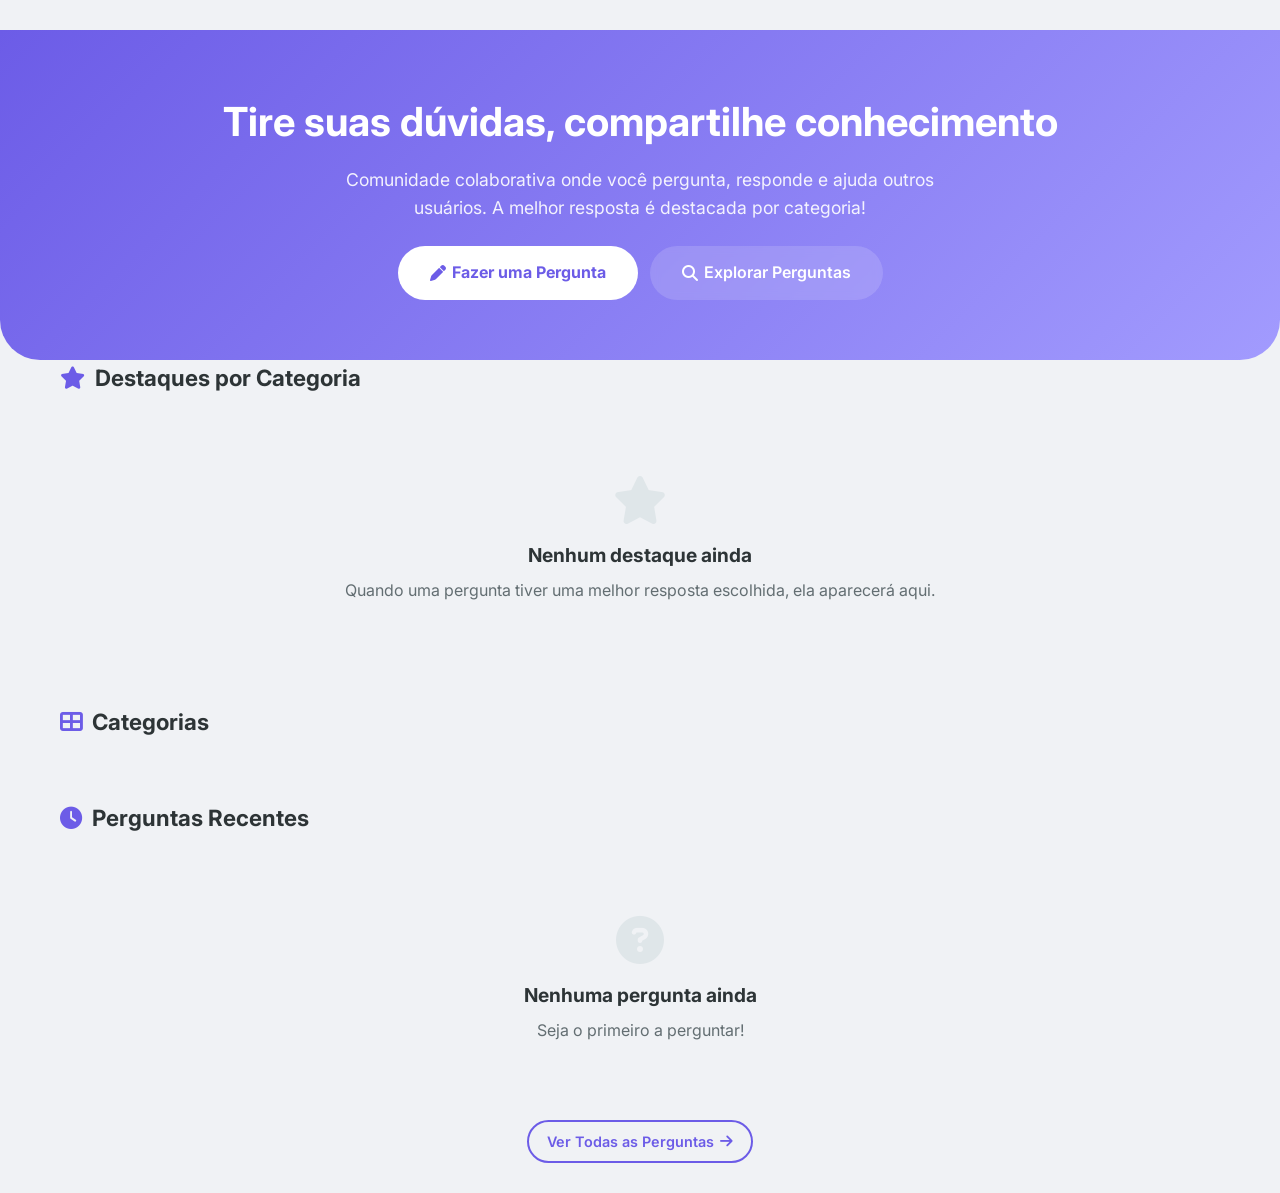
==== admin/index.html @ 31ae1189 "v0.1" ====
<!DOCTYPE html>
<html lang="pt-BR">
<head>
<meta charset="UTF-8">
<meta name="viewport" content="width=device-width, initial-scale=1.0">
<title>Admin - Fórum Respostas</title>
<link rel="stylesheet" href="../static/css/default.css">
<link rel="stylesheet" href="https://cdnjs.cloudflare.com/ajax/libs/font-awesome/6.5.1/css/all.min.css">
<script src="../static/js/api.js"></script>
</head>
<body>

<div id="header-placeholder"></div>
<script>document.getElementById('header-placeholder').innerHTML = '<script src="../components/header.js"><\/script>';</script>

<main class="main-content">
<div class="container">
  <h1 class="section-title"><i class="fas fa-shield-alt"></i> Administração</h1>
  <div class="content-with-sidebar">
    <div>
      <div class="filters-bar">
        <select id="adminTabela" onchange="carregarAdmin()">
          <option value="categorias">Categorias</option>
          <option value="perguntas">Perguntas</option>
          <option value="respostas">Respostas</option>
          <option value="login">Usuários</option>
        </select>
        <button class="btn btn-accent" onclick="mostrarNovo()"><i class="fas fa-plus"></i> Novo</button>
      </div>
      <div id="adminContainer"><div class="loading"><i class="fas fa-spinner"></i><p>Carregando...</p></div></div>
    </div>
    <div>
      <div class="sidebar-card">
        <h4>Painel de Controle</h4>
        <p style="font-size:0.9rem;color:var(--text-light);margin-bottom:12px">Gerencie as categorias, perguntas, respostas e usuários do fórum.</p>
        <a href="/" class="btn btn-outline btn-sm btn-block" style="margin-bottom:8px"><i class="fas fa-arrow-left"></i> Voltar ao site</a>
      </div>
    </div>
  </div>
</div>
</main>

<div id="footer-placeholder"></div>
<script>document.getElementById('footer-placeholder').innerHTML = '<script src="../components/footer.js"><\/script>';</script>

<script>
var usuario = window.getUsuario();
var token = window.getToken();
var adminTabela = 'categorias';

if (!token || !usuario || !usuario.admin) {
  window.location.href = '/';
}

function carregarAdmin() {
  adminTabela = document.getElementById('adminTabela').value;
  document.getElementById('adminContainer').innerHTML = '<div class="loading"><i class="fas fa-spinner"></i><p>Carregando...</p></div>';

  window.go('GET', '/' + adminTabela, null, function(r) {
    if (!r) return;
    if (r.length === 0) {
      document.getElementById('adminContainer').innerHTML = '<div class="empty-state"><i class="fas fa-database"></i><h3>Nenhum registro</h3></div>';
      return;
    }
    var cols = Object.keys(r[0]).filter(function(k) { return k !== 'senha'; });
    var html = '<div style="overflow-x:auto"><table style="width:100%;border-collapse:collapse;font-size:0.85rem">';
    html += '<thead><tr>' + cols.map(function(c) { return '<th style="text-align:left;padding:10px;border-bottom:2px solid var(--border);font-weight:700;text-transform:capitalize">' + c.replace(/_/g, ' ') + '</th>'; }).join('') + '<th style="padding:10px;border-bottom:2px solid var(--border)">Ações</th></tr></thead><tbody>';
    html += r.map(function(row) {
      return '<tr>' + cols.map(function(c) {
        var val = row[c];
        if (val === null || val === undefined) val = '';
        val = String(val);
        if (val.length > 50) val = val.substring(0, 50) + '...';
        return '<td style="padding:8px 10px;border-bottom:1px solid var(--border)">' + window.esc(val) + '</td>';
      }).join('') +
      '<td style="padding:8px 10px;border-bottom:1px solid var(--border)">' +
      '<button class="btn btn-outline btn-sm" onclick="editarRegistro(' + row.id + ')" style="margin-right:4px"><i class="fas fa-edit"></i></button>' +
      '<button class="btn btn-outline btn-sm" style="border-color:#e74c3c;color:#e74c3c" onclick="excluirRegistro(' + row.id + ')"><i class="fas fa-trash"></i></button>' +
      '</td></tr>';
    }).join('');
    html += '</tbody></table></div>';
    document.getElementById('adminContainer').innerHTML = html;
  });
}

function mostrarNovo() {
  var nome = prompt('Nome:');
  if (!nome) return;
  var data = { nome: nome };
  if (adminTabela === 'categorias') {
    var desc = prompt('Descrição:');
    var slug = prompt('Slug (url):', nome.toLowerCase().replace(/[^a-z0-9]+/g, '-'));
    var icone = prompt('Ícone (FontAwesome sem fa-):', 'question-circle');
    data.descricao = desc || '';
    data.slug = slug || nome.toLowerCase().replace(/[^a-z0-9]+/g, '-');
    data.icone = icone || 'question-circle';
  }
  window.go('POST', '/' + adminTabela, data, function(r) {
    if (r && r.id) { window.notificar('Criado!', 'success'); carregarAdmin(); }
    else { window.notificar('Erro', 'error'); }
  });
}

function editarRegistro(id) {
  var nome = prompt('Novo nome:');
  if (!nome) return;
  window.go('PUT', '/' + adminTabela + '/' + id, { nome: nome }, function(r) {
    if (r && r.id) { window.notificar('Atualizado!', 'success'); carregarAdmin(); }
    else { window.notificar('Erro', 'error'); }
  });
}

function excluirRegistro(id) {
  if (!confirm('Excluir este registro?')) return;
  window.go('DELETE', '/' + adminTabela + '/' + id, null, function(r) {
    if (r && r.success) { window.notificar('Excluído!', 'success'); carregarAdmin(); }
    else { window.notificar('Erro', 'error'); }
  });
}

carregarAdmin();
</script>
</body>
</html>
---- static/css/default.css ----
@import url('https://fonts.googleapis.com/css2?family=Inter:wght@300;400;500;600;700;800&display=swap');

* { margin:0; padding:0; box-sizing:border-box; }
:root {
  --primary: #6c5ce7;
  --primary-dark: #5a4bd1;
  --accent: #00b894;
  --accent-dark: #00a381;
  --bg: #f0f2f5;
  --bg-card: #ffffff;
  --text: #2d3436;
  --text-light: #636e72;
  --border: #dfe6e9;
  --shadow: 0 2px 8px rgba(0,0,0,0.08);
  --radius: 12px;
  --radius-sm: 8px;
  --header-height: 64px;
}
body {
  font-family: 'Inter', -apple-system, BlinkMacSystemFont, 'Segoe UI', Roboto, sans-serif;
  background: var(--bg);
  color: var(--text);
  line-height: 1.6;
  min-height: 100vh;
  display: flex;
  flex-direction: column;
  -webkit-font-smoothing: antialiased;
  -moz-osx-font-smoothing: grayscale;
  text-rendering: optimizeLegibility;
}
::selection { background: var(--primary); color: #fff; }
a { color: var(--primary); text-decoration:none; }
a:hover { color: var(--primary-dark); }
img { max-width:100%; }
.container { max-width:1200px; margin:0 auto; padding:0 20px; width:100%; }

/* Header */
.forum-header {
  background: var(--bg-card);
  border-bottom: 1px solid var(--border);
  position: sticky;
  top: 0;
  z-index: 1000;
  box-shadow: var(--shadow);
}
.header-top { padding: 0 20px; }
.header-flex {
  display: flex;
  align-items: center;
  gap: 20px;
  height: var(--header-height);
  max-width: 1400px;
  margin: 0 auto;
}
.header-brand { flex-shrink:0; }
.header-logo {
  display: flex;
  align-items: center;
  gap: 8px;
  font-size: 1.25rem;
  font-weight: 700;
  color: var(--primary) !important;
}
.header-logo i { font-size: 1.5rem; }
.header-search {
  flex: 1;
  max-width: 480px;
  position: relative;
}
.header-search input {
  width: 100%;
  padding: 10px 16px 10px 40px;
  border: 2px solid var(--border);
  border-radius: 24px;
  font-size: 0.9rem;
  outline: none;
  transition: border-color 0.2s;
  background: var(--bg);
}
.header-search input:focus { border-color: var(--primary); }
.search-icon {
  position: absolute;
  left: 14px;
  top: 50%;
  transform: translateY(-50%);
  color: var(--text-light);
}
.search-results {
  display: none;
  position: absolute;
  top: 100%;
  left: 0;
  right: 0;
  background: var(--bg-card);
  border: 1px solid var(--border);
  border-radius: var(--radius-sm);
  box-shadow: 0 8px 24px rgba(0,0,0,0.12);
  margin-top: 4px;
  max-height: 400px;
  overflow-y: auto;
  z-index: 100;
}
.search-item {
  display: block;
  padding: 12px 16px;
  border-bottom: 1px solid var(--border);
  color: var(--text) !important;
}
.search-item:last-child { border-bottom:none; }
.search-item:hover { background: var(--bg); }
.search-item-title { font-weight: 500; margin-bottom:2px; }
.search-item-meta { font-size:0.8rem; color:var(--text-light); }
.search-empty { padding: 20px; text-align:center; color:var(--text-light); }
.header-nav {
  display: flex;
  gap: 4px;
}
.nav-link {
  padding: 8px 14px;
  border-radius: var(--radius-sm);
  color: var(--text) !important;
  font-size: 0.9rem;
  font-weight: 500;
  transition: background 0.2s;
  white-space: nowrap;
}
.nav-link:hover { background: var(--bg); color: var(--primary) !important; }
.header-actions {
  display: flex;
  align-items: center;
  gap: 10px;
  margin-left: auto;
  flex-shrink:0;
}
.btn {
  display: inline-flex;
  align-items: center;
  gap: 6px;
  padding: 8px 18px;
  border-radius: 24px;
  font-size: 0.9rem;
  font-weight: 600;
  border: none;
  cursor: pointer;
  transition: all 0.2s;
  white-space: nowrap;
}
.btn-primary { background: var(--primary); color: #fff !important; }
.btn-primary:hover { background: var(--primary-dark); transform: translateY(-1px); }
.btn-outline {
  background: transparent;
  border: 2px solid var(--primary);
  color: var(--primary) !important;
}
.btn-outline:hover { background: var(--primary); color: #fff !important; }
.btn-accent { background: var(--accent); color: #fff !important; }
.btn-accent:hover { background: var(--accent-dark); transform: translateY(-1px); }
.btn-sm { padding: 6px 14px; font-size: 0.85rem; }
.btn-lg { padding: 12px 28px; font-size: 1rem; }

/* User Menu */
.user-menu { position:relative; display:flex; align-items:center; }
.btn-user {
  display: flex;
  align-items: center;
  gap: 8px;
  background: var(--bg);
  border: 1px solid var(--border);
  border-radius: 24px;
  padding: 4px 12px 4px 4px;
  cursor: pointer;
  font-size: 0.9rem;
  color: var(--text);
  transition: all 0.2s;
}
.btn-user:hover { border-color: var(--primary); }
.avatar-sm { width: 32px; height: 32px; border-radius: 50%; object-fit:cover; }
.user-dropdown {
  display: none;
  position: absolute;
  top: 100%;
  right: 0;
  background: var(--bg-card);
  border: 1px solid var(--border);
  border-radius: var(--radius-sm);
  box-shadow: 0 8px 24px rgba(0,0,0,0.12);
  min-width: 200px;
  margin-top: 8px;
  z-index: 100;
  overflow: hidden;
}
.user-dropdown a {
  display: flex;
  align-items: center;
  gap: 10px;
  padding: 12px 16px;
  color: var(--text) !important;
  font-size: 0.9rem;
  transition: background 0.2s;
}
.user-dropdown a:hover { background: var(--bg); }
.user-dropdown a i { width: 18px; color: var(--text-light); }

/* Main Content */
.main-content { flex:1; padding: 30px 0; }

/* Hero */
.hero {
  background: linear-gradient(135deg, var(--primary) 0%, #a29bfe 100%);
  padding: 60px 20px;
  text-align: center;
  color: #fff;
  border-radius: 0 0 40px 40px;
}
.hero h1 { font-size: 2.5rem; margin-bottom: 12px; }
.hero p { font-size: 1.1rem; opacity: 0.9; max-width: 600px; margin: 0 auto 24px; }
.hero-buttons { display: flex; gap: 12px; justify-content: center; flex-wrap: wrap; }
.hero .btn-white {
  background: #fff;
  color: var(--primary) !important;
  padding: 14px 32px;
  border-radius: 30px;
  font-weight: 700;
  font-size: 1rem;
}
.hero .btn-white:hover { transform: translateY(-2px); box-shadow: 0 8px 24px rgba(0,0,0,0.15); }
.hero .btn-ghost {
  background: rgba(255,255,255,0.15);
  color: #fff !important;
  padding: 14px 32px;
  border-radius: 30px;
  font-weight: 600;
  font-size: 1rem;
  backdrop-filter: blur(4px);
}
.hero .btn-ghost:hover { background: rgba(255,255,255,0.25); }

/* Stats Bar */
.stats-bar {
  display: grid;
  grid-template-columns: repeat(auto-fit, minmax(150px, 1fr));
  gap: 16px;
  margin: -40px auto 40px;
  padding: 0 20px;
  max-width: 900px;
  position: relative;
  z-index: 2;
}
.stat-card {
  background: var(--bg-card);
  border-radius: var(--radius);
  padding: 24px;
  text-align: center;
  box-shadow: var(--shadow);
  border: 1px solid var(--border);
}
.stat-card .stat-icon {
  font-size: 1.8rem;
  color: var(--primary);
  margin-bottom: 8px;
}
.stat-card .stat-number {
  font-size: 1.8rem;
  font-weight: 800;
  color: var(--text);
  line-height: 1.2;
}
.stat-card .stat-label {
  font-size: 0.85rem;
  color: var(--text-light);
  margin-top: 4px;
}

/* Sections */
.section-title {
  font-size: 1.4rem;
  font-weight: 700;
  margin-bottom: 20px;
  display: flex;
  align-items: center;
  gap: 10px;
}
.section-title i { color: var(--primary); }

/* Category Grid */
.category-grid {
  display: grid;
  grid-template-columns: repeat(auto-fill, minmax(180px, 1fr));
  gap: 12px;
  margin-bottom: 40px;
}
.category-card {
  background: var(--bg-card);
  border: 1px solid var(--border);
  border-radius: var(--radius);
  padding: 20px;
  text-align: center;
  transition: all 0.2s;
  cursor: pointer;
}
.category-card:hover {
  transform: translateY(-3px);
  box-shadow: 0 8px 24px rgba(0,0,0,0.1);
  border-color: var(--primary);
}
.category-card .cat-icon {
  font-size: 2rem;
  color: var(--primary);
  margin-bottom: 8px;
}
.category-card .cat-name { font-weight: 600; font-size: 0.95rem; }
.category-card .cat-count { font-size: 0.8rem; color: var(--text-light); margin-top: 4px; }

/* Destaques Grid */
.destaques-grid {
  display: grid;
  grid-template-columns: repeat(auto-fill, minmax(340px, 1fr));
  gap: 16px;
  margin-bottom: 40px;
}
.destaque-card {
  background: var(--bg-card);
  border: 1px solid var(--border);
  border-radius: var(--radius);
  overflow: hidden;
  transition: all 0.3s;
}
.destaque-card:hover { box-shadow: 0 8px 24px rgba(0,0,0,0.1); }
.destaque-header {
  background: linear-gradient(135deg, var(--accent), #00cec9);
  color: #fff;
  padding: 12px 16px;
  display: flex;
  align-items: center;
  gap: 8px;
  font-weight: 600;
  font-size: 0.85rem;
}
.destaque-body { padding: 16px; }
.destaque-body h3 { font-size: 1rem; margin-bottom: 8px; }
.destaque-body h3 a { color: var(--text) !important; }
.destaque-body h3 a:hover { color: var(--primary) !important; }
.destaque-resposta {
  background: var(--bg);
  border-radius: var(--radius-sm);
  padding: 12px;
  margin: 8px 0;
  font-size: 0.9rem;
  color: var(--text-light);
  border-left: 3px solid var(--accent);
}
.destaque-meta {
  display: flex;
  align-items: center;
  gap: 8px;
  font-size: 0.85rem;
  color: var(--text-light);
  margin-bottom: 8px;
}
.destaque-meta img { width: 24px; height: 24px; border-radius: 50%; object-fit:cover; }
.destaque-badge {
  display: inline-flex;
  align-items: center;
  gap: 4px;
  background: var(--accent);
  color: #fff;
  padding: 2px 10px;
  border-radius: 12px;
  font-size: 0.75rem;
  font-weight: 600;
}

/* Questions List */
.question-list { display: flex; flex-direction: column; gap: 12px; }
.question-card {
  background: var(--bg-card);
  border: 1px solid var(--border);
  border-radius: var(--radius);
  padding: 20px;
  transition: all 0.2s;
}
.question-card:hover { box-shadow: var(--shadow); }
.question-card-header {
  display: flex;
  justify-content: space-between;
  align-items: flex-start;
  gap: 12px;
  margin-bottom: 8px;
}
.question-card h3 { font-size: 1.05rem; font-weight: 600; }
.question-card h3 a { color: var(--text) !important; }
.question-card h3 a:hover { color: var(--primary) !important; }
.question-card-desc {
  color: var(--text-light);
  font-size: 0.9rem;
  margin-bottom: 12px;
  display: -webkit-box;
  -webkit-line-clamp: 2;
  -webkit-box-orient: vertical;
  overflow: hidden;
}
.question-card-footer {
  display: flex;
  align-items: center;
  gap: 16px;
  font-size: 0.85rem;
  color: var(--text-light);
  flex-wrap: wrap;
}
.question-card-footer .category-tag {
  background: var(--bg);
  padding: 2px 10px;
  border-radius: 12px;
  font-size: 0.8rem;
  color: var(--primary);
  font-weight: 500;
}
.question-stats {
  display: flex;
  gap: 12px;
  margin-left: auto;
}
.question-stats span {
  display: flex;
  align-items: center;
  gap: 4px;
}
.status-badge {
  padding: 2px 10px;
  border-radius: 12px;
  font-size: 0.75rem;
  font-weight: 600;
}
.status-aberta { background: #dfe6e9; color: #636e72; }
.status-resolvida { background: #55efc4; color: #00b894; }
.status-fechada { background: #fab1a0; color: #d63031; }

/* Filters */
.filters-bar {
  display: flex;
  align-items: center;
  gap: 12px;
  flex-wrap: wrap;
  margin-bottom: 20px;
  padding: 16px;
  background: var(--bg-card);
  border-radius: var(--radius);
  border: 1px solid var(--border);
}
.filters-bar select, .filters-bar input {
  padding: 8px 14px;
  border: 1px solid var(--border);
  border-radius: var(--radius-sm);
  font-size: 0.9rem;
  outline: none;
  background: var(--bg);
}
.filters-bar select:focus, .filters-bar input:focus { border-color: var(--primary); }

/* Pagination */
.pagination {
  display: flex;
  justify-content: center;
  gap: 6px;
  margin-top: 24px;
}
.page-btn {
  padding: 8px 14px;
  border: 1px solid var(--border);
  border-radius: var(--radius-sm);
  background: var(--bg-card);
  cursor: pointer;
  font-size: 0.9rem;
  transition: all 0.2s;
}
.page-btn:hover { border-color: var(--primary); color: var(--primary); }
.page-btn.active { background: var(--primary); color: #fff; border-color: var(--primary); }

/* Question Detail Page */
.question-detail {
  background: var(--bg-card);
  border: 1px solid var(--border);
  border-radius: var(--radius);
  padding: 28px;
  margin-bottom: 24px;
}
.question-detail h1 { font-size: 1.5rem; margin-bottom: 12px; }
.question-meta {
  display: flex;
  align-items: center;
  gap: 16px;
  flex-wrap: wrap;
  margin-bottom: 16px;
  font-size: 0.9rem;
  color: var(--text-light);
}
.question-meta .author { display: flex; align-items: center; gap: 8px; }
.question-meta .author img { width: 28px; height: 28px; border-radius: 50%; object-fit:cover; }
.question-body {
  font-size: 1rem;
  line-height: 1.7;
  color: var(--text);
  margin-bottom: 16px;
  white-space: pre-wrap;
}
.question-tags {
  display: flex;
  gap: 6px;
  flex-wrap: wrap;
  margin-bottom: 12px;
}
.tag {
  background: var(--bg);
  padding: 4px 12px;
  border-radius: 16px;
  font-size: 0.8rem;
  color: var(--primary);
}
.question-actions {
  display: flex;
  gap: 8px;
  padding-top: 12px;
  border-top: 1px solid var(--border);
}

/* Answers Section */
.answers-section { margin-bottom: 24px; }
.answers-count {
  font-size: 1.2rem;
  font-weight: 700;
  margin-bottom: 16px;
}
.answer-card {
  background: var(--bg-card);
  border: 1px solid var(--border);
  border-radius: var(--radius);
  padding: 20px;
  margin-bottom: 12px;
  transition: all 0.2s;
}
.answer-card.best-answer {
  border-color: var(--accent);
  background: #f0fdf9;
}
.answer-header {
  display: flex;
  align-items: center;
  gap: 10px;
  margin-bottom: 12px;
}
.answer-header img { width: 32px; height: 32px; border-radius: 50%; object-fit:cover; }
.answer-header .author-name { font-weight: 600; font-size: 0.9rem; }
.answer-header .answer-date { font-size: 0.8rem; color: var(--text-light); }
.answer-body {
  font-size: 0.95rem;
  line-height: 1.7;
  margin-bottom: 12px;
  white-space: pre-wrap;
}
.answer-footer {
  display: flex;
  align-items: center;
  gap: 12px;
  padding-top: 12px;
  border-top: 1px solid var(--border);
}
.vote-buttons {
  display: flex;
  align-items: center;
  gap: 4px;
}
.vote-btn {
  padding: 6px 10px;
  border: 1px solid var(--border);
  border-radius: var(--radius-sm);
  background: var(--bg);
  cursor: pointer;
  font-size: 0.9rem;
  color: var(--text-light);
  transition: all 0.2s;
  display: flex;
  align-items: center;
  gap: 4px;
}
.vote-btn:hover { border-color: var(--primary); color: var(--primary); }
.vote-btn.voted { background: var(--primary); color: #fff; border-color: var(--primary); }
.best-answer-badge {
  display: inline-flex;
  align-items: center;
  gap: 4px;
  background: var(--accent);
  color: #fff;
  padding: 4px 12px;
  border-radius: 20px;
  font-size: 0.8rem;
  font-weight: 600;
}
.btn-best-answer {
  padding: 6px 14px;
  border: 1px solid var(--accent);
  border-radius: var(--radius-sm);
  background: transparent;
  color: var(--accent);
  cursor: pointer;
  font-size: 0.85rem;
  transition: all 0.2s;
}
.btn-best-answer:hover { background: var(--accent); color: #fff; }

/* Comments */
.comments-section { margin-top: 12px; padding-top: 12px; border-top: 1px solid var(--border); }
.comment {
  padding: 8px 0;
  display: flex;
  gap: 8px;
  font-size: 0.85rem;
}
.comment img { width: 20px; height: 20px; border-radius: 50%; }
.comment .comment-body { flex:1; }
.comment .comment-author { font-weight: 600; }
.comment-form {
  display: flex;
  gap: 8px;
  margin-top: 8px;
}
.comment-form input {
  flex: 1;
  padding: 8px 12px;
  border: 1px solid var(--border);
  border-radius: var(--radius-sm);
  font-size: 0.85rem;
  outline: none;
}
.comment-form input:focus { border-color: var(--primary); }

/* Answer Form */
.answer-form {
  background: var(--bg-card);
  border: 1px solid var(--border);
  border-radius: var(--radius);
  padding: 20px;
  margin-bottom: 24px;
}
.answer-form h3 { font-size: 1.1rem; margin-bottom: 12px; }
.answer-form textarea {
  width: 100%;
  min-height: 120px;
  padding: 12px;
  border: 1px solid var(--border);
  border-radius: var(--radius-sm);
  font-size: 0.95rem;
  font-family: inherit;
  resize: vertical;
  outline: none;
  margin-bottom: 12px;
}
.answer-form textarea:focus { border-color: var(--primary); }

/* Auth Forms */
.auth-page {
  max-width: 440px;
  margin: 40px auto;
  padding: 0 20px;
}
.auth-card {
  background: var(--bg-card);
  border: 1px solid var(--border);
  border-radius: var(--radius);
  padding: 36px;
  box-shadow: var(--shadow);
}
.auth-card h2 {
  font-size: 1.5rem;
  text-align: center;
  margin-bottom: 8px;
}
.auth-card .subtitle {
  text-align: center;
  color: var(--text-light);
  margin-bottom: 24px;
  font-size: 0.9rem;
}
.form-group {
  margin-bottom: 16px;
}
.form-group label {
  display: block;
  font-weight: 600;
  margin-bottom: 6px;
  font-size: 0.9rem;
}
.form-group input, .form-group select, .form-group textarea {
  width: 100%;
  padding: 10px 14px;
  border: 2px solid var(--border);
  border-radius: var(--radius-sm);
  font-size: 0.95rem;
  outline: none;
  transition: border-color 0.2s;
  font-family: inherit;
}
.form-group input:focus, .form-group select:focus, .form-group textarea:focus {
  border-color: var(--primary);
}
.form-group textarea { min-height: 100px; resize: vertical; }
.form-footer {
  text-align: center;
  margin-top: 16px;
  font-size: 0.9rem;
  color: var(--text-light);
}
.btn-block {
  width: 100%;
  justify-content: center;
  padding: 12px;
  font-size: 1rem;
}

/* Profile */
.profile-header {
  background: var(--bg-card);
  border: 1px solid var(--border);
  border-radius: var(--radius);
  padding: 32px;
  text-align: center;
  margin-bottom: 24px;
}
.profile-avatar {
  width: 96px;
  height: 96px;
  border-radius: 50%;
  object-fit: cover;
  margin-bottom: 12px;
  border: 4px solid var(--primary);
}
.profile-name { font-size: 1.4rem; font-weight: 700; }
.profile-bio { color: var(--text-light); max-width: 500px; margin: 8px auto; }
.profile-rep {
  display: inline-flex;
  align-items: center;
  gap: 6px;
  background: #ffeaa7;
  padding: 4px 14px;
  border-radius: 20px;
  font-weight: 600;
  font-size: 0.9rem;
}

/* Empty State */
.empty-state {
  text-align: center;
  padding: 60px 20px;
  color: var(--text-light);
}
.empty-state i { font-size: 3rem; margin-bottom: 16px; color: var(--border); }
.empty-state h3 { font-size: 1.2rem; color: var(--text); margin-bottom: 8px; }

/* Progress Bar */
.progress-bar {
  position: fixed;
  top: 0;
  left: 0;
  height: 3px;
  background: linear-gradient(90deg, var(--primary), #a29bfe, var(--accent));
  z-index: 9999;
  width: 0;
  transition: width 0.3s ease;
  border-radius: 0 2px 2px 0;
}

/* Loading */
.loading {
  text-align: center;
  padding: 40px;
  color: var(--text-light);
}
.loading i { font-size: 2rem; animation: spin 1s linear infinite; }

/* Skeleton */
.skeleton {
  background: linear-gradient(90deg, var(--border) 25%, #e8e8e8 50%, var(--border) 75%);
  background-size: 200% 100%;
  animation: shimmer 1.4s ease infinite;
  border-radius: var(--radius-sm);
}
.skeleton-text { height: 14px; margin-bottom: 10px; width: 100%; }
.skeleton-text-sm { height: 10px; width: 60%; }
.skeleton-title { height: 22px; width: 75%; margin-bottom: 16px; }
.skeleton-avatar { width: 40px; height: 40px; border-radius: 50%; flex-shrink: 0; }
.skeleton-card {
  background: var(--bg-card);
  border: 1px solid var(--border);
  border-radius: var(--radius);
  padding: 20px;
  margin-bottom: 12px;
}
.skeleton-row { display: flex; gap: 12px; align-items: center; margin-bottom: 16px; }
.skeleton-inline { display: flex; gap: 12px; align-items: center; }

/* Sidebar Layout */
.content-with-sidebar {
  display: grid;
  grid-template-columns: 1fr 300px;
  gap: 24px;
}
@media (max-width: 900px) {
  .content-with-sidebar { grid-template-columns: 1fr; }
}
.sidebar-card {
  background: var(--bg-card);
  border: 1px solid var(--border);
  border-radius: var(--radius);
  padding: 20px;
  margin-bottom: 16px;
}
.sidebar-card h4 {
  font-size: 0.95rem;
  font-weight: 700;
  margin-bottom: 12px;
  padding-bottom: 8px;
  border-bottom: 2px solid var(--primary);
}

/* Footer */
.forum-footer {
  background: #2d3436;
  color: #b2bec3;
  padding: 40px 0 0;
  margin-top: 40px;
}
.footer-grid {
  display: grid;
  grid-template-columns: repeat(auto-fit, minmax(200px, 1fr));
  gap: 32px;
  margin-bottom: 24px;
}
.footer-col h4 {
  color: #fff;
  font-size: 1rem;
  margin-bottom: 12px;
}
.footer-col h4 i { color: var(--accent); }
.footer-col p { font-size: 0.9rem; line-height: 1.6; }
.footer-col a {
  display: block;
  color: #b2bec3 !important;
  font-size: 0.9rem;
  padding: 4px 0;
  transition: color 0.2s;
}
.footer-col a:hover { color: #fff !important; }
.footer-bottom {
  text-align: center;
  padding: 16px 0;
  border-top: 1px solid rgba(255,255,255,0.1);
  font-size: 0.85rem;
}

/* Responsive */
@media (max-width: 768px) {
  .header-flex { gap: 10px; }
  .header-nav { display: none; }
  .hero h1 { font-size: 1.6rem; }
  .destaques-grid { grid-template-columns: 1fr; }
  .stats-bar { grid-template-columns: repeat(2, 1fr); }
  .category-grid { grid-template-columns: repeat(2, 1fr); }
  .auth-page { margin: 20px auto; }
  .auth-card { padding: 24px; }
  .question-card-header { flex-direction: column; }
}

/* Page Transitions */
.page-enter {
  animation: pageFadeIn 0.4s ease both;
}
@keyframes pageFadeIn {
  from { opacity: 0; transform: translateY(12px); }
  to { opacity: 1; transform: translateY(0); }
}

@keyframes shimmer {
  0% { background-position: 200% 0; }
  100% { background-position: -200% 0; }
}

/* Reduced motion */
@media (prefers-reduced-motion: reduce) {
  .page-enter { animation: none; opacity: 1; }
  .skeleton { animation: none; }
  .progress-bar { transition: none; }
  *, *::before, *::after { animation-duration: 0.01ms !important; transition-duration: 0.01ms !important; }
}
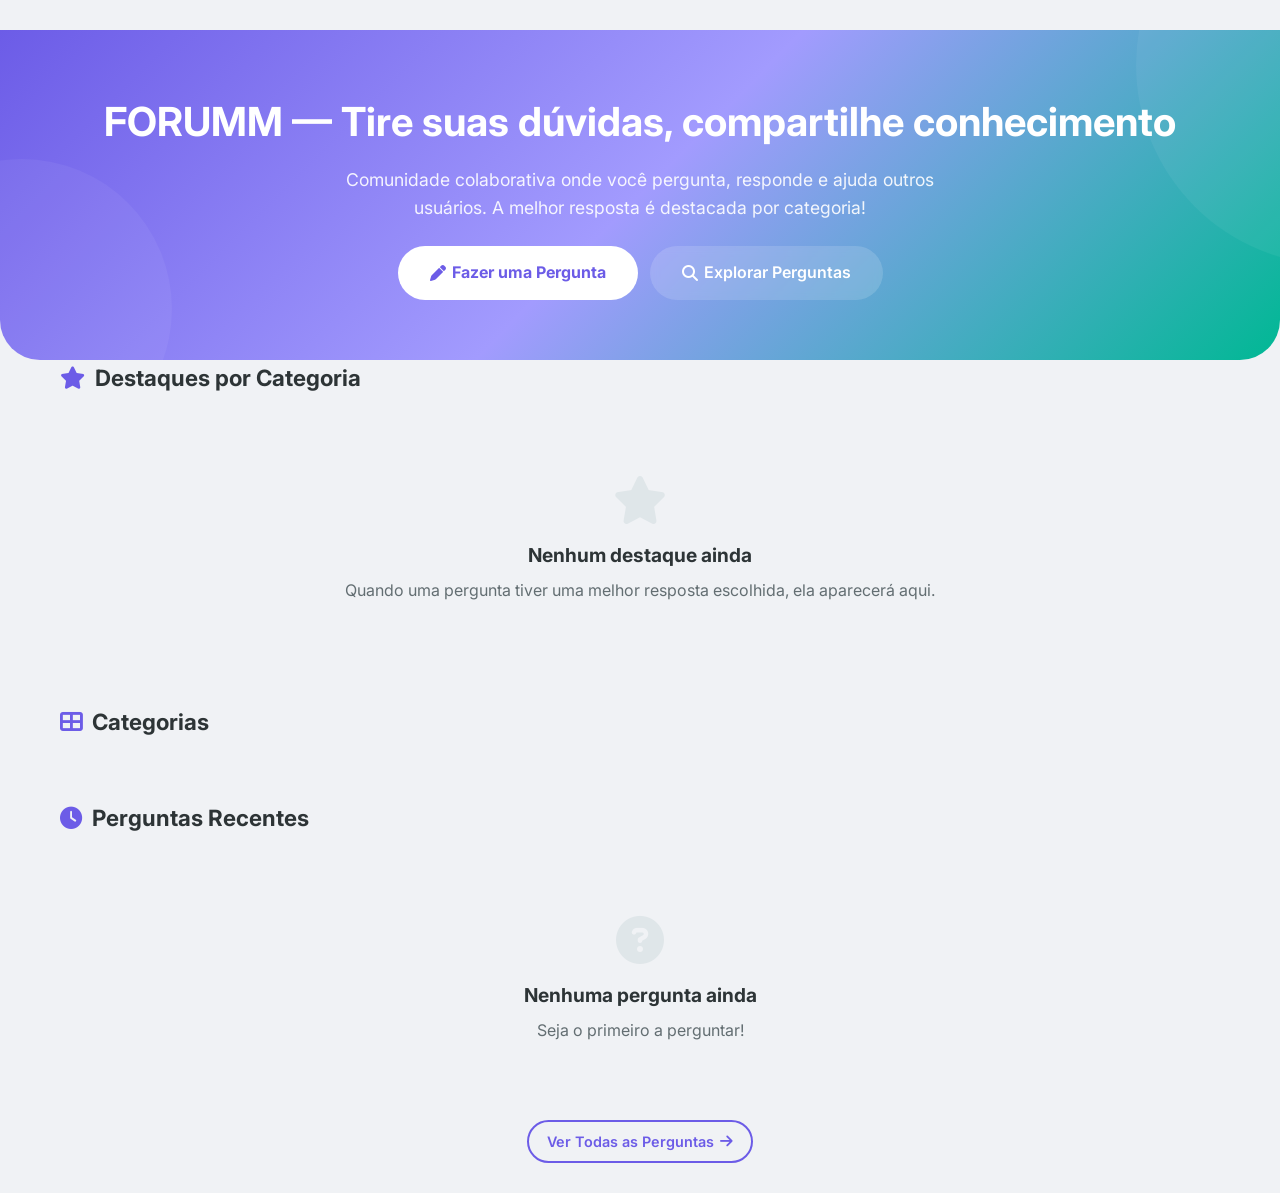
==== commit 05ed52e5: "v0.1.1" ====
--- a/admin/index.html
+++ b/admin/index.html
@@ -3,7 +3,7 @@
 <head>
 <meta charset="UTF-8">
 <meta name="viewport" content="width=device-width, initial-scale=1.0">
-<title>Admin - Fórum Respostas</title>
+<title>Admin - FORUMM</title>
 <link rel="stylesheet" href="../static/css/default.css">
 <link rel="stylesheet" href="https://cdnjs.cloudflare.com/ajax/libs/font-awesome/6.5.1/css/all.min.css">
 <script src="../static/js/api.js"></script>
--- a/static/css/default.css
+++ b/static/css/default.css
@@ -4,17 +4,23 @@
 :root {
   --primary: #6c5ce7;
   --primary-dark: #5a4bd1;
+  --primary-light: #a29bfe;
   --accent: #00b894;
   --accent-dark: #00a381;
+  --accent-pink: #fd79a8;
+  --accent-pink-dark: #e84393;
   --bg: #f0f2f5;
   --bg-card: #ffffff;
   --text: #2d3436;
   --text-light: #636e72;
   --border: #dfe6e9;
   --shadow: 0 2px 8px rgba(0,0,0,0.08);
+  --shadow-lg: 0 8px 32px rgba(108,92,231,0.2);
   --radius: 12px;
   --radius-sm: 8px;
   --header-height: 64px;
+  --brand-gradient: linear-gradient(135deg, #6c5ce7, #a29bfe);
+  --brand-gradient-accent: linear-gradient(135deg, #6c5ce7, #a29bfe, #00b894);
 }
 body {
   font-family: 'Inter', -apple-system, BlinkMacSystemFont, 'Segoe UI', Roboto, sans-serif;
@@ -56,10 +62,39 @@
 .header-logo {
   display: flex;
   align-items: center;
-  gap: 8px;
-  font-size: 1.25rem;
-  font-weight: 700;
+  gap: 10px;
+  font-size: 1.3rem;
+  font-weight: 800;
   color: var(--primary) !important;
+  letter-spacing: 1px;
+}
+.logo-3d {
+  display: inline-flex;
+  align-items: center;
+  gap: 6px;
+}
+.logo-3d img, .logo-3d svg {
+  width: 36px;
+  height: 36px;
+  filter: drop-shadow(0 2px 6px rgba(108,92,231,0.3));
+  transition: transform 0.3s ease, filter 0.3s ease;
+}
+.header-logo:hover .logo-3d img,
+.header-logo:hover .logo-3d svg {
+  transform: scale(1.08) rotate(-5deg);
+  filter: drop-shadow(0 4px 12px rgba(108,92,231,0.45));
+}
+.logo-text {
+  background: var(--brand-gradient);
+  -webkit-background-clip: text;
+  -webkit-text-fill-color: transparent;
+  background-clip: text;
+  font-weight: 800;
+  letter-spacing: 2px;
+}
+.logo-text-accent {
+  color: var(--accent);
+  -webkit-text-fill-color: var(--accent);
 }
 .header-logo i { font-size: 1.5rem; }
 .header-search {
@@ -206,11 +241,35 @@
 
 /* Hero */
 .hero {
-  background: linear-gradient(135deg, var(--primary) 0%, #a29bfe 100%);
+  background: var(--brand-gradient-accent);
   padding: 60px 20px;
   text-align: center;
   color: #fff;
   border-radius: 0 0 40px 40px;
+  position: relative;
+  overflow: hidden;
+}
+.hero::before {
+  content: '';
+  position: absolute;
+  top: -50%;
+  right: -20%;
+  width: 400px;
+  height: 400px;
+  background: rgba(255,255,255,0.05);
+  border-radius: 50%;
+  pointer-events: none;
+}
+.hero::after {
+  content: '';
+  position: absolute;
+  bottom: -30%;
+  left: -10%;
+  width: 300px;
+  height: 300px;
+  background: rgba(255,255,255,0.05);
+  border-radius: 50%;
+  pointer-events: none;
 }
 .hero h1 { font-size: 2.5rem; margin-bottom: 12px; }
 .hero p { font-size: 1.1rem; opacity: 0.9; max-width: 600px; margin: 0 auto 24px; }
@@ -761,7 +820,7 @@
   top: 0;
   left: 0;
   height: 3px;
-  background: linear-gradient(90deg, var(--primary), #a29bfe, var(--accent));
+  background: var(--brand-gradient-accent);
   z-index: 9999;
   width: 0;
   transition: width 0.3s ease;
@@ -823,7 +882,7 @@
 
 /* Footer */
 .forum-footer {
-  background: #2d3436;
+  background: linear-gradient(135deg, #1e1e2e, #2d3436);
   color: #b2bec3;
   padding: 40px 0 0;
   margin-top: 40px;
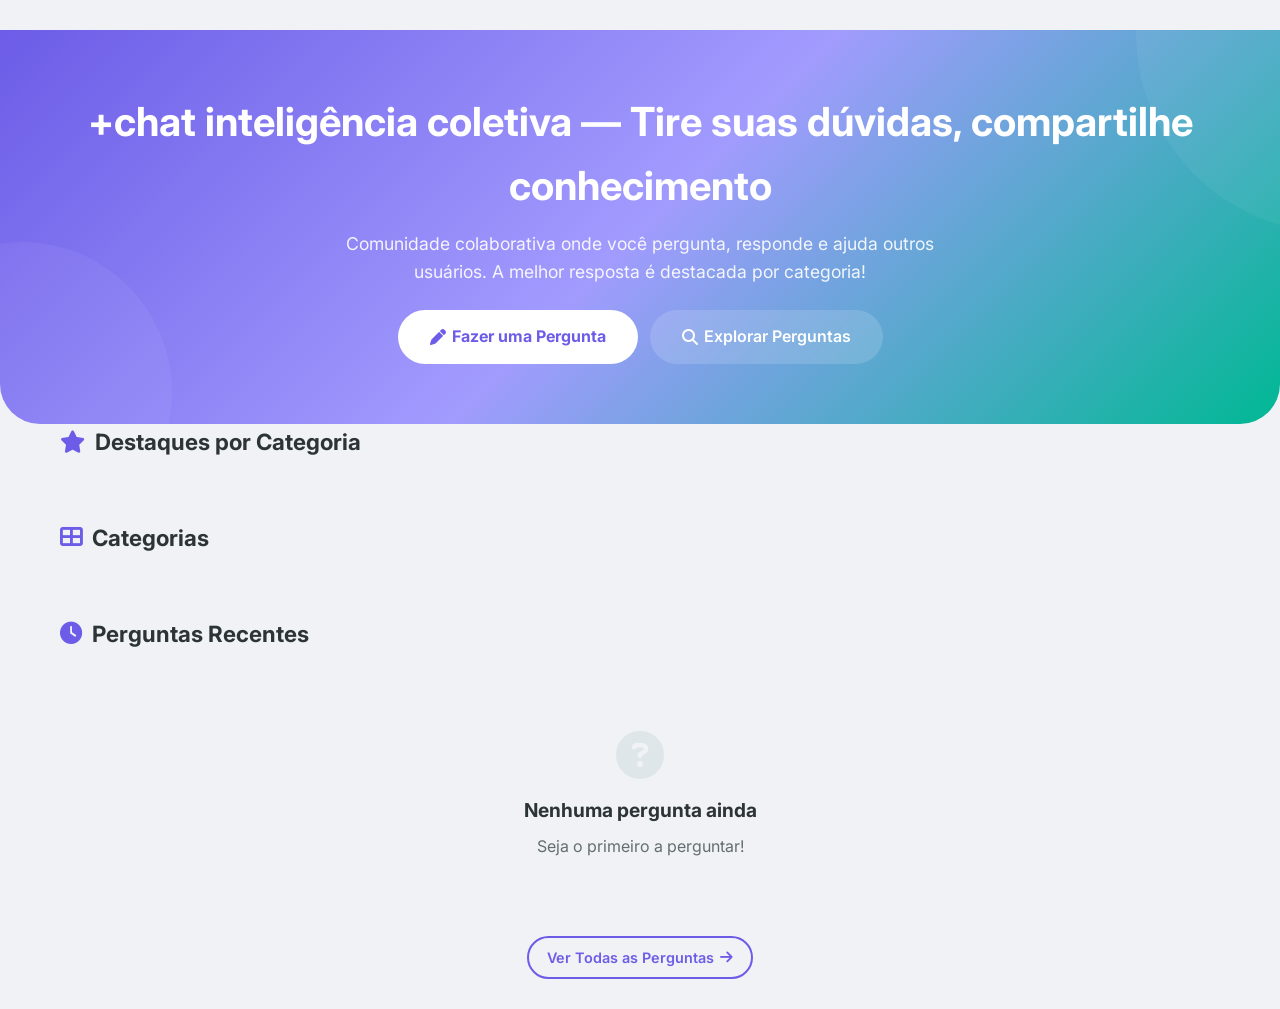
==== commit 3698a43f: "v0.1.2" ====
--- a/admin/index.html
+++ b/admin/index.html
@@ -3,7 +3,7 @@
 <head>
 <meta charset="UTF-8">
 <meta name="viewport" content="width=device-width, initial-scale=1.0">
-<title>Admin - FORUMM</title>
+<title>Admin - +chat inteligência coletiva</title>
 <link rel="stylesheet" href="../static/css/default.css">
 <link rel="stylesheet" href="https://cdnjs.cloudflare.com/ajax/libs/font-awesome/6.5.1/css/all.min.css">
 <script src="../static/js/api.js"></script>
--- a/static/css/default.css
+++ b/static/css/default.css
@@ -887,6 +887,56 @@
   padding: 40px 0 0;
   margin-top: 40px;
 }
+.footer-donate {
+  display: flex;
+  align-items: center;
+  gap: 16px;
+  background: linear-gradient(135deg, rgba(108,92,231,0.18), rgba(0,184,148,0.18));
+  border: 1px solid rgba(108,92,231,0.35);
+  border-radius: var(--radius);
+  padding: 18px 22px;
+  margin-bottom: 28px;
+}
+.donate-icon {
+  flex: 0 0 auto;
+  width: 46px;
+  height: 46px;
+  border-radius: 50%;
+  background: linear-gradient(135deg, #fd79a8, #e84393);
+  display: flex;
+  align-items: center;
+  justify-content: center;
+  color: #fff;
+  font-size: 1.2rem;
+  box-shadow: 0 4px 12px rgba(253,121,168,0.35);
+  animation: pulseHeart 2s infinite;
+}
+@keyframes pulseHeart {
+  0%, 100% { transform: scale(1); }
+  50% { transform: scale(1.12); }
+}
+.donate-text { flex: 1; }
+.donate-text h4 {
+  color: #fff;
+  font-size: 1.05rem;
+  margin-bottom: 4px;
+}
+.donate-text p { font-size: 0.9rem; line-height: 1.5; margin: 0; }
+.btn-donate {
+  flex: 0 0 auto;
+  background: linear-gradient(135deg, #fd79a8, #e84393);
+  color: #fff !important;
+  font-weight: 700;
+  padding: 12px 22px;
+  border-radius: 8px;
+  text-decoration: none;
+  transition: transform 0.2s, box-shadow 0.2s;
+  box-shadow: 0 4px 14px rgba(232,67,147,0.35);
+}
+.btn-donate:hover {
+  transform: translateY(-2px);
+  box-shadow: 0 6px 20px rgba(232,67,147,0.5);
+}
 .footer-grid {
   display: grid;
   grid-template-columns: repeat(auto-fit, minmax(200px, 1fr));
@@ -926,6 +976,8 @@
   .auth-page { margin: 20px auto; }
   .auth-card { padding: 24px; }
   .question-card-header { flex-direction: column; }
+  .footer-donate { flex-direction: column; text-align: center; }
+  .donate-text { text-align: center; }
 }
 
 /* Page Transitions */
